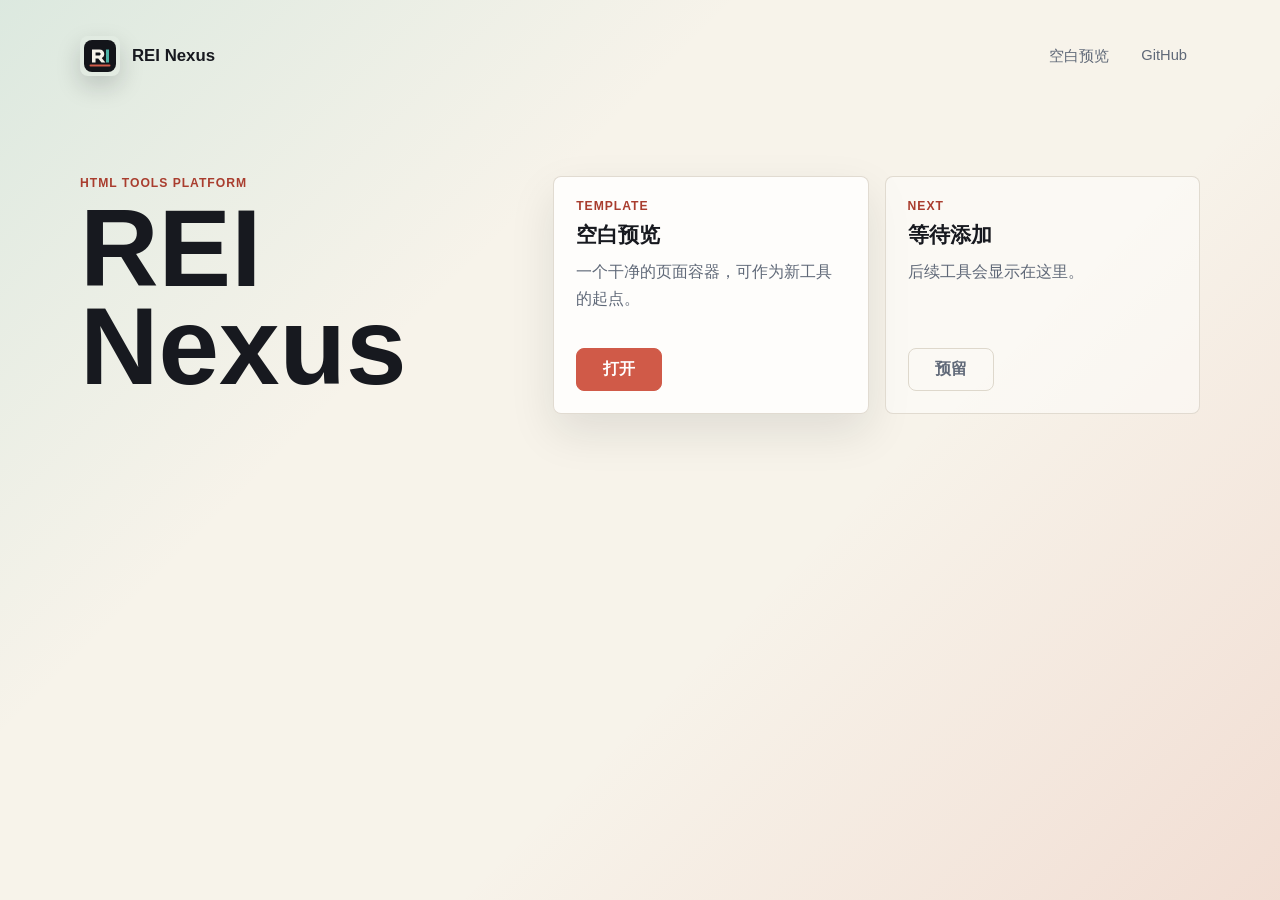
==== index.html @ 5fb0860d "Create static site foundation" ====
<!doctype html>
<html lang="zh-CN">
  <head>
    <meta charset="utf-8">
    <meta name="viewport" content="width=device-width, initial-scale=1">
    <meta name="color-scheme" content="light">
    <title>REI Nexus</title>
    <link rel="stylesheet" href="./assets/styles.css">
  </head>
  <body>
    <main class="site-shell">
      <header class="site-header" aria-label="站点标题">
        <a class="brand" href="./index.html" aria-label="REI Nexus 首页">
          <img src="./assets/rei-nexus-mark.svg" alt="" width="40" height="40">
          <span>REI Nexus</span>
        </a>
        <nav class="top-nav" aria-label="主导航">
          <a href="./tools/blank/">空白预览</a>
          <a href="https://github.com/dwyaneyao/REI-Nexus">GitHub</a>
        </nav>
      </header>

      <section class="workspace" aria-labelledby="page-title">
        <div class="workspace-title">
          <p class="eyebrow">HTML Tools Platform</p>
          <h1 id="page-title">REI Nexus</h1>
        </div>

        <div class="tool-grid" aria-label="工具列表">
          <article class="tool-card">
            <div>
              <p class="tool-kicker">Template</p>
              <h2>空白预览</h2>
              <p>一个干净的页面容器，可作为新工具的起点。</p>
            </div>
            <a class="button" href="./tools/blank/">打开</a>
          </article>

          <article class="tool-card muted">
            <div>
              <p class="tool-kicker">Next</p>
              <h2>等待添加</h2>
              <p>后续工具会显示在这里。</p>
            </div>
            <span class="button ghost" aria-disabled="true">预留</span>
          </article>
        </div>
      </section>
    </main>
  </body>
</html>
---- assets/styles.css ----
:root {
  --bg: #f7f3ea;
  --surface: #ffffff;
  --ink: #17191f;
  --muted: #606978;
  --line: #ded8cc;
  --accent: #d05a48;
  --accent-strong: #a93d2e;
  --green: #4fb3a7;
  --shadow: 0 18px 45px rgba(23, 25, 31, 0.1);
}

* {
  box-sizing: border-box;
}

html {
  min-height: 100%;
}

body {
  min-height: 100vh;
  margin: 0;
  background:
    linear-gradient(135deg, rgba(79, 179, 167, 0.16), transparent 34%),
    linear-gradient(315deg, rgba(208, 90, 72, 0.14), transparent 38%),
    var(--bg);
  color: var(--ink);
  font-family: Inter, "Segoe UI", "Microsoft YaHei", Arial, sans-serif;
  letter-spacing: 0;
}

a {
  color: inherit;
  text-decoration: none;
}

.site-shell {
  width: min(1120px, calc(100% - 32px));
  min-height: 100vh;
  margin: 0 auto;
  padding: 28px 0 40px;
}

.site-header {
  display: flex;
  align-items: center;
  justify-content: space-between;
  gap: 16px;
  min-height: 56px;
}

.brand {
  display: inline-flex;
  align-items: center;
  gap: 12px;
  min-width: 0;
  font-weight: 760;
  font-size: 1.05rem;
}

.brand img {
  flex: 0 0 auto;
  border-radius: 8px;
  box-shadow: 0 10px 24px rgba(19, 21, 26, 0.18);
}

.top-nav {
  display: flex;
  align-items: center;
  justify-content: flex-end;
  gap: 6px;
  flex-wrap: wrap;
}

.top-nav a {
  min-height: 36px;
  padding: 8px 12px;
  border: 1px solid transparent;
  border-radius: 8px;
  color: var(--muted);
  font-size: 0.92rem;
}

.top-nav a:hover,
.top-nav a:focus-visible {
  border-color: var(--line);
  background: rgba(255, 255, 255, 0.65);
  color: var(--ink);
  outline: none;
}

.workspace {
  display: grid;
  grid-template-columns: minmax(0, 0.8fr) minmax(320px, 1.2fr);
  gap: 42px;
  align-items: start;
  padding: 92px 0 32px;
}

.workspace-title {
  position: sticky;
  top: 28px;
  min-width: 0;
}

.eyebrow,
.tool-kicker {
  margin: 0 0 10px;
  color: var(--accent-strong);
  font-size: 0.76rem;
  font-weight: 780;
  letter-spacing: 0.08em;
  text-transform: uppercase;
}

h1,
h2,
p {
  overflow-wrap: anywhere;
}

h1 {
  max-width: 10ch;
  margin: 0;
  font-size: clamp(3rem, 10vw, 6.8rem);
  line-height: 0.9;
  letter-spacing: 0;
}

.tool-grid {
  display: grid;
  grid-template-columns: repeat(2, minmax(0, 1fr));
  gap: 16px;
}

.tool-card {
  display: flex;
  flex-direction: column;
  justify-content: space-between;
  min-height: 238px;
  padding: 22px;
  border: 1px solid rgba(222, 216, 204, 0.9);
  border-radius: 8px;
  background: rgba(255, 255, 255, 0.82);
  box-shadow: var(--shadow);
}

.tool-card.muted {
  background: rgba(255, 255, 255, 0.48);
  box-shadow: none;
}

.tool-card h2 {
  margin: 0 0 10px;
  font-size: 1.32rem;
  line-height: 1.18;
}

.tool-card p:not(.tool-kicker) {
  margin: 0;
  color: var(--muted);
  line-height: 1.7;
}

.button {
  display: inline-flex;
  align-items: center;
  justify-content: center;
  align-self: flex-start;
  min-width: 86px;
  min-height: 40px;
  margin-top: 24px;
  padding: 10px 16px;
  border: 1px solid var(--accent);
  border-radius: 8px;
  background: var(--accent);
  color: #fff;
  font-weight: 720;
}

.button:hover,
.button:focus-visible {
  border-color: var(--accent-strong);
  background: var(--accent-strong);
  outline: none;
}

.button.ghost {
  border-color: var(--line);
  background: transparent;
  color: var(--muted);
}

.preview-canvas {
  display: grid;
  min-height: calc(100vh - 124px);
  padding: 56px 0 32px;
}

.blank-panel {
  display: grid;
  place-items: center;
  align-content: center;
  min-height: min(620px, calc(100vh - 180px));
  border: 1px dashed rgba(96, 105, 120, 0.36);
  border-radius: 8px;
  background: rgba(255, 255, 255, 0.6);
}

.blank-panel h1 {
  max-width: none;
  font-size: clamp(2.2rem, 7vw, 5.2rem);
  line-height: 1;
}

@media (max-width: 760px) {
  .site-shell {
    width: min(100% - 24px, 1120px);
    padding-top: 18px;
  }

  .site-header {
    align-items: flex-start;
    flex-direction: column;
  }

  .top-nav {
    width: 100%;
    justify-content: flex-start;
  }

  .workspace {
    grid-template-columns: 1fr;
    gap: 28px;
    padding-top: 56px;
  }

  .workspace-title {
    position: static;
  }

  h1 {
    max-width: 100%;
  }

  .tool-grid {
    grid-template-columns: 1fr;
  }

  .tool-card {
    min-height: 210px;
  }
}
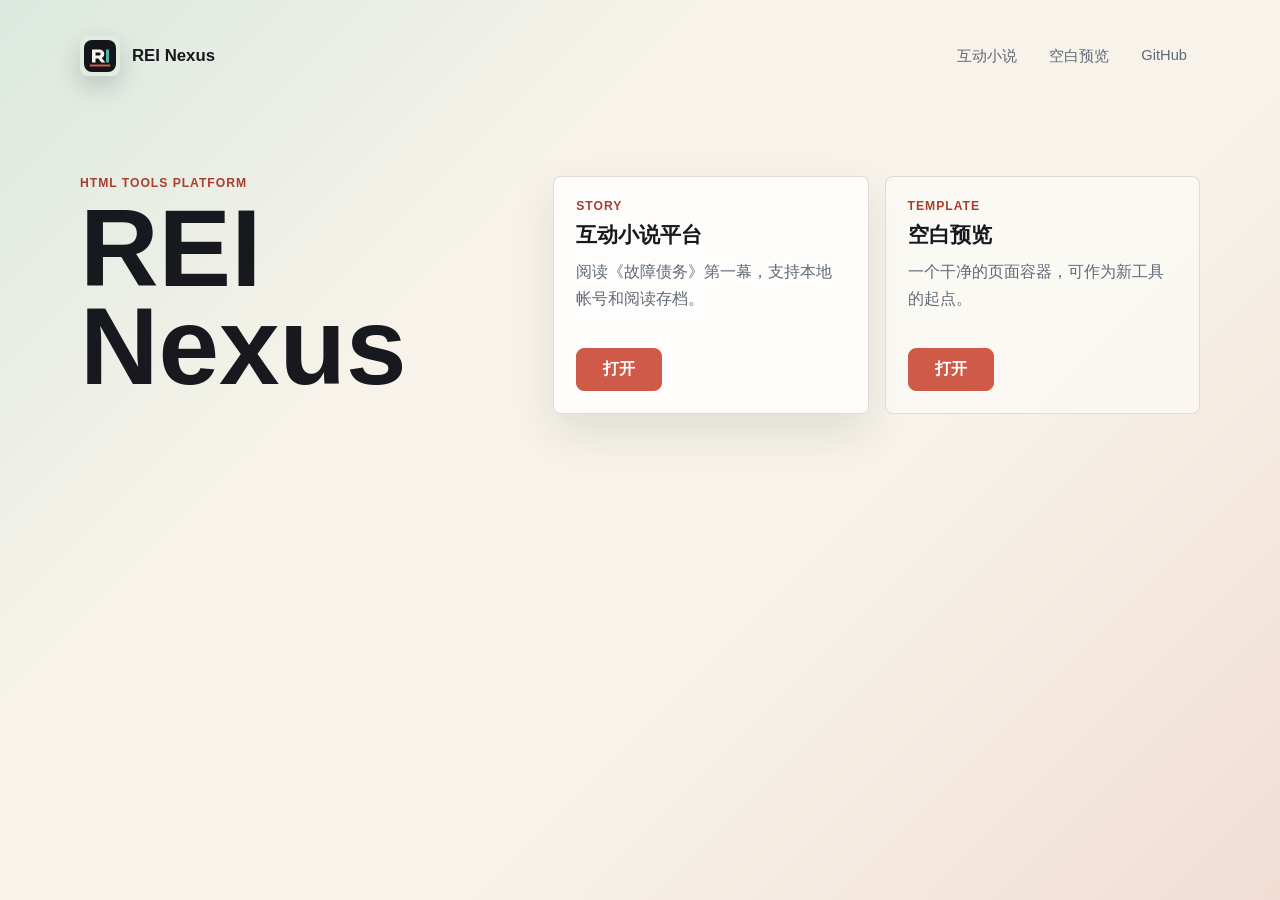
==== commit ac434968: "Add novel stage tool" ====
--- a/index.html
+++ b/index.html
@@ -5,6 +5,7 @@
     <meta name="viewport" content="width=device-width, initial-scale=1">
     <meta name="color-scheme" content="light">
     <title>REI Nexus</title>
+    <link rel="icon" href="./assets/rei-nexus-mark.svg" type="image/svg+xml">
     <link rel="stylesheet" href="./assets/styles.css">
   </head>
   <body>
@@ -15,6 +16,7 @@
           <span>REI Nexus</span>
         </a>
         <nav class="top-nav" aria-label="主导航">
+          <a href="./tools/novel-stage/">互动小说</a>
           <a href="./tools/blank/">空白预览</a>
           <a href="https://github.com/dwyaneyao/REI-Nexus">GitHub</a>
         </nav>
@@ -29,21 +31,21 @@
         <div class="tool-grid" aria-label="工具列表">
           <article class="tool-card">
             <div>
+              <p class="tool-kicker">Story</p>
+              <h2>互动小说平台</h2>
+              <p>阅读《故障债务》第一幕，支持本地帐号和阅读存档。</p>
+            </div>
+            <a class="button" href="./tools/novel-stage/">打开</a>
+          </article>
+
+          <article class="tool-card muted">
+            <div>
               <p class="tool-kicker">Template</p>
               <h2>空白预览</h2>
               <p>一个干净的页面容器，可作为新工具的起点。</p>
             </div>
             <a class="button" href="./tools/blank/">打开</a>
           </article>
-
-          <article class="tool-card muted">
-            <div>
-              <p class="tool-kicker">Next</p>
-              <h2>等待添加</h2>
-              <p>后续工具会显示在这里。</p>
-            </div>
-            <span class="button ghost" aria-disabled="true">预留</span>
-          </article>
         </div>
       </section>
     </main>
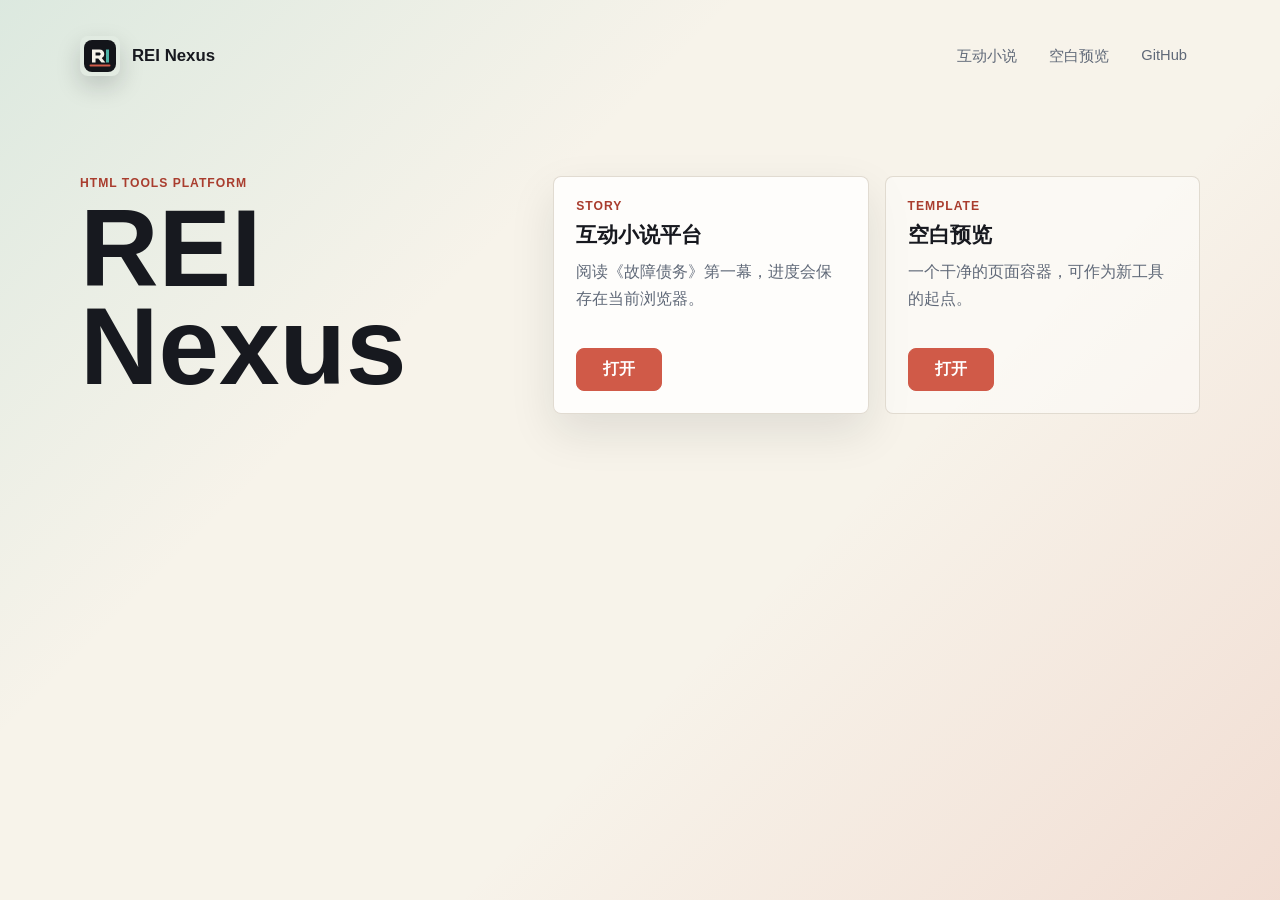
==== commit 89b8cab9: "Update novel stage without accounts" ====
--- a/index.html
+++ b/index.html
@@ -33,7 +33,7 @@
             <div>
               <p class="tool-kicker">Story</p>
               <h2>互动小说平台</h2>
-              <p>阅读《故障债务》第一幕，支持本地帐号和阅读存档。</p>
+              <p>阅读《故障债务》第一幕，进度会保存在当前浏览器。</p>
             </div>
             <a class="button" href="./tools/novel-stage/">打开</a>
           </article>
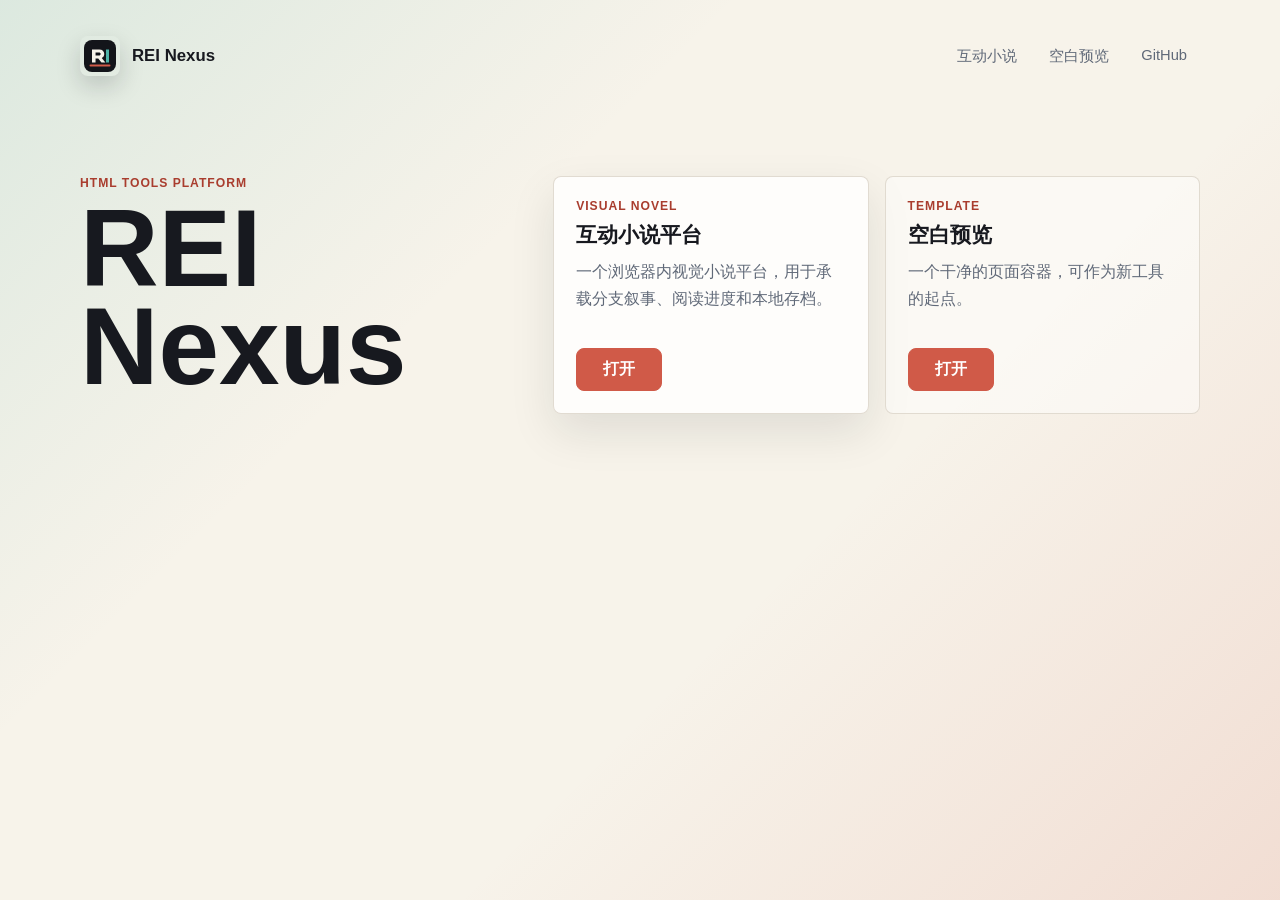
==== commit 8f0eed08: "Update visual novel platform copy" ====
--- a/index.html
+++ b/index.html
@@ -31,9 +31,9 @@
         <div class="tool-grid" aria-label="工具列表">
           <article class="tool-card">
             <div>
-              <p class="tool-kicker">Story</p>
+              <p class="tool-kicker">Visual Novel</p>
               <h2>互动小说平台</h2>
-              <p>阅读《故障债务》第一幕，进度会保存在当前浏览器。</p>
+              <p>一个浏览器内视觉小说平台，用于承载分支叙事、阅读进度和本地存档。</p>
             </div>
             <a class="button" href="./tools/novel-stage/">打开</a>
           </article>
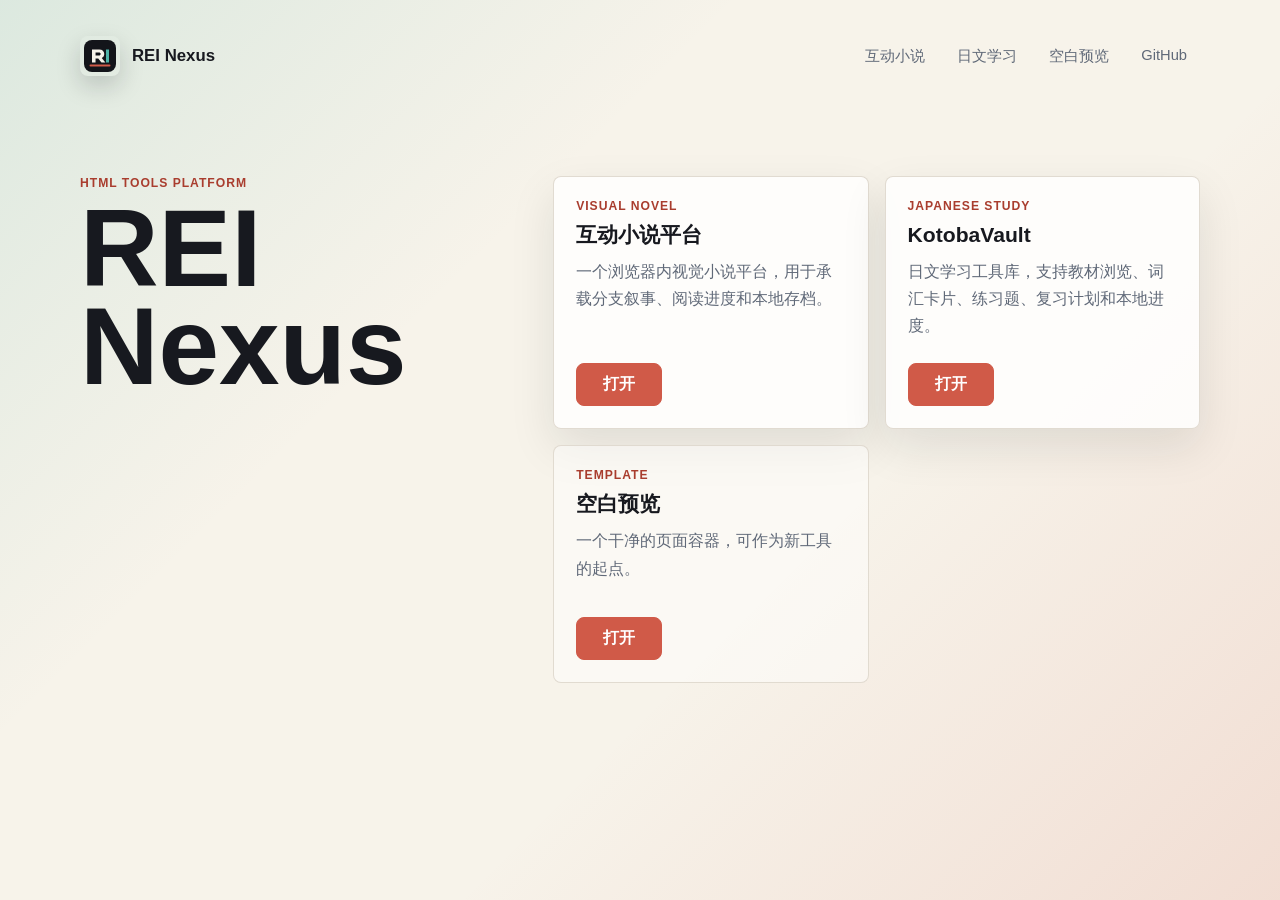
==== commit e3cc3880: "Add KotobaVault study tool" ====
--- a/index.html
+++ b/index.html
@@ -17,6 +17,7 @@
         </a>
         <nav class="top-nav" aria-label="主导航">
           <a href="./tools/novel-stage/">互动小说</a>
+          <a href="./tools/kotobavault/app/">日文学习</a>
           <a href="./tools/blank/">空白预览</a>
           <a href="https://github.com/dwyaneyao/REI-Nexus">GitHub</a>
         </nav>
@@ -38,6 +39,15 @@
             <a class="button" href="./tools/novel-stage/">打开</a>
           </article>
 
+          <article class="tool-card">
+            <div>
+              <p class="tool-kicker">Japanese Study</p>
+              <h2>KotobaVault</h2>
+              <p>日文学习工具库，支持教材浏览、词汇卡片、练习题、复习计划和本地进度。</p>
+            </div>
+            <a class="button" href="./tools/kotobavault/app/">打开</a>
+          </article>
+
           <article class="tool-card muted">
             <div>
               <p class="tool-kicker">Template</p>
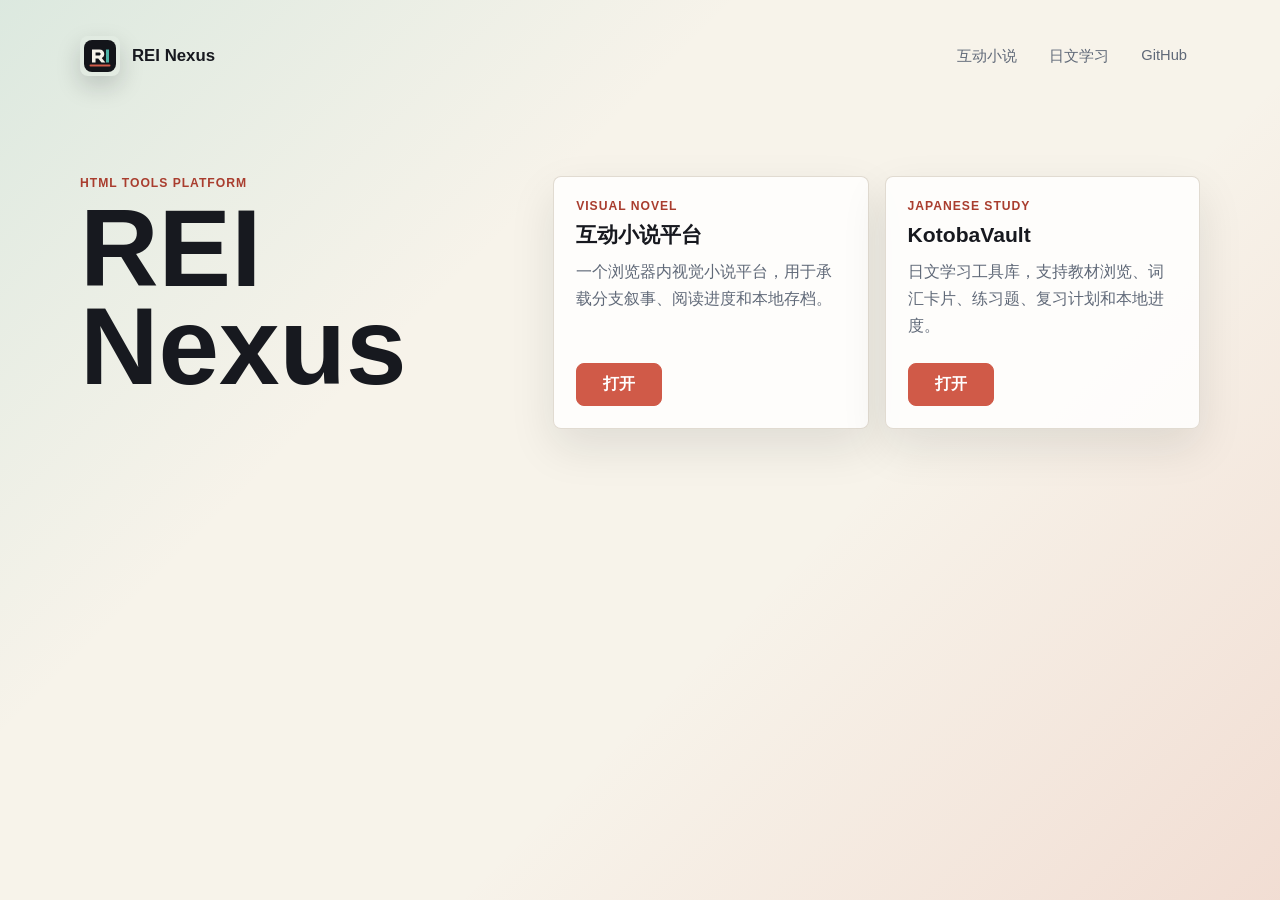
==== commit 155f11ce: "Remove blank preview tool" ====
--- a/index.html
+++ b/index.html
@@ -18,7 +18,6 @@
         <nav class="top-nav" aria-label="主导航">
           <a href="./tools/novel-stage/">互动小说</a>
           <a href="./tools/kotobavault/app/">日文学习</a>
-          <a href="./tools/blank/">空白预览</a>
           <a href="https://github.com/dwyaneyao/REI-Nexus">GitHub</a>
         </nav>
       </header>
@@ -47,15 +46,6 @@
             </div>
             <a class="button" href="./tools/kotobavault/app/">打开</a>
           </article>
-
-          <article class="tool-card muted">
-            <div>
-              <p class="tool-kicker">Template</p>
-              <h2>空白预览</h2>
-              <p>一个干净的页面容器，可作为新工具的起点。</p>
-            </div>
-            <a class="button" href="./tools/blank/">打开</a>
-          </article>
         </div>
       </section>
     </main>
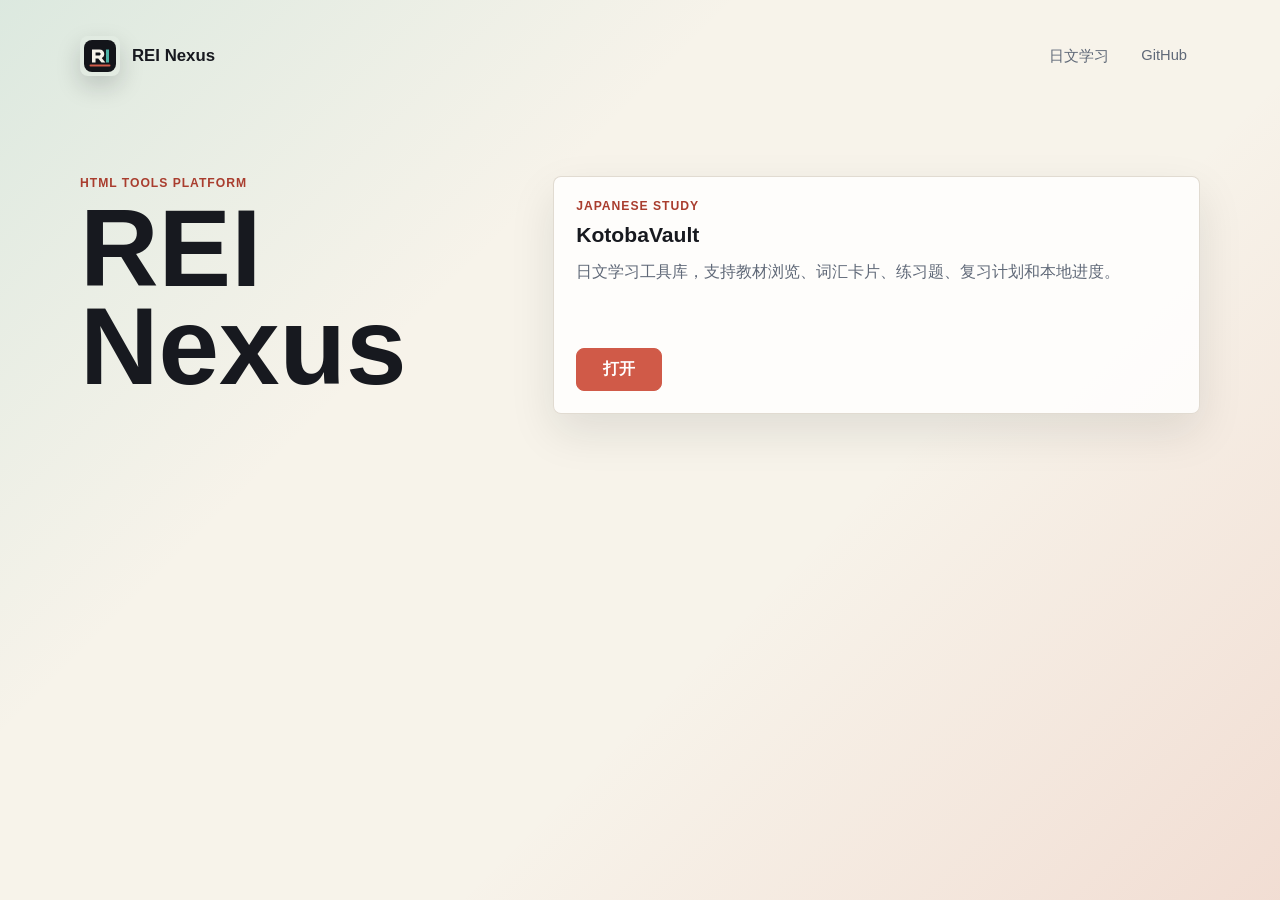
==== commit 6585457a: "Remove interactive novel module" ====
--- a/index.html
+++ b/index.html
@@ -16,7 +16,6 @@
           <span>REI Nexus</span>
         </a>
         <nav class="top-nav" aria-label="主导航">
-          <a href="./tools/novel-stage/">互动小说</a>
           <a href="./tools/kotobavault/app/">日文学习</a>
           <a href="https://github.com/dwyaneyao/REI-Nexus">GitHub</a>
         </nav>
@@ -31,15 +30,6 @@
         <div class="tool-grid" aria-label="工具列表">
           <article class="tool-card">
             <div>
-              <p class="tool-kicker">Visual Novel</p>
-              <h2>互动小说平台</h2>
-              <p>一个浏览器内视觉小说平台，用于承载分支叙事、阅读进度和本地存档。</p>
-            </div>
-            <a class="button" href="./tools/novel-stage/">打开</a>
-          </article>
-
-          <article class="tool-card">
-            <div>
               <p class="tool-kicker">Japanese Study</p>
               <h2>KotobaVault</h2>
               <p>日文学习工具库，支持教材浏览、词汇卡片、练习题、复习计划和本地进度。</p>
--- a/assets/styles.css
+++ b/assets/styles.css
@@ -130,7 +130,7 @@
 
 .tool-grid {
   display: grid;
-  grid-template-columns: repeat(2, minmax(0, 1fr));
+  grid-template-columns: repeat(auto-fit, minmax(260px, 1fr));
   gap: 16px;
 }
 
@@ -146,11 +146,6 @@
   box-shadow: var(--shadow);
 }
 
-.tool-card.muted {
-  background: rgba(255, 255, 255, 0.48);
-  box-shadow: none;
-}
-
 .tool-card h2 {
   margin: 0 0 10px;
   font-size: 1.32rem;
@@ -186,34 +181,6 @@
   outline: none;
 }
 
-.button.ghost {
-  border-color: var(--line);
-  background: transparent;
-  color: var(--muted);
-}
-
-.preview-canvas {
-  display: grid;
-  min-height: calc(100vh - 124px);
-  padding: 56px 0 32px;
-}
-
-.blank-panel {
-  display: grid;
-  place-items: center;
-  align-content: center;
-  min-height: min(620px, calc(100vh - 180px));
-  border: 1px dashed rgba(96, 105, 120, 0.36);
-  border-radius: 8px;
-  background: rgba(255, 255, 255, 0.6);
-}
-
-.blank-panel h1 {
-  max-width: none;
-  font-size: clamp(2.2rem, 7vw, 5.2rem);
-  line-height: 1;
-}
-
 @media (max-width: 760px) {
   .site-shell {
     width: min(100% - 24px, 1120px);
@@ -244,10 +211,6 @@
     max-width: 100%;
   }
 
-  .tool-grid {
-    grid-template-columns: 1fr;
-  }
-
   .tool-card {
     min-height: 210px;
   }
